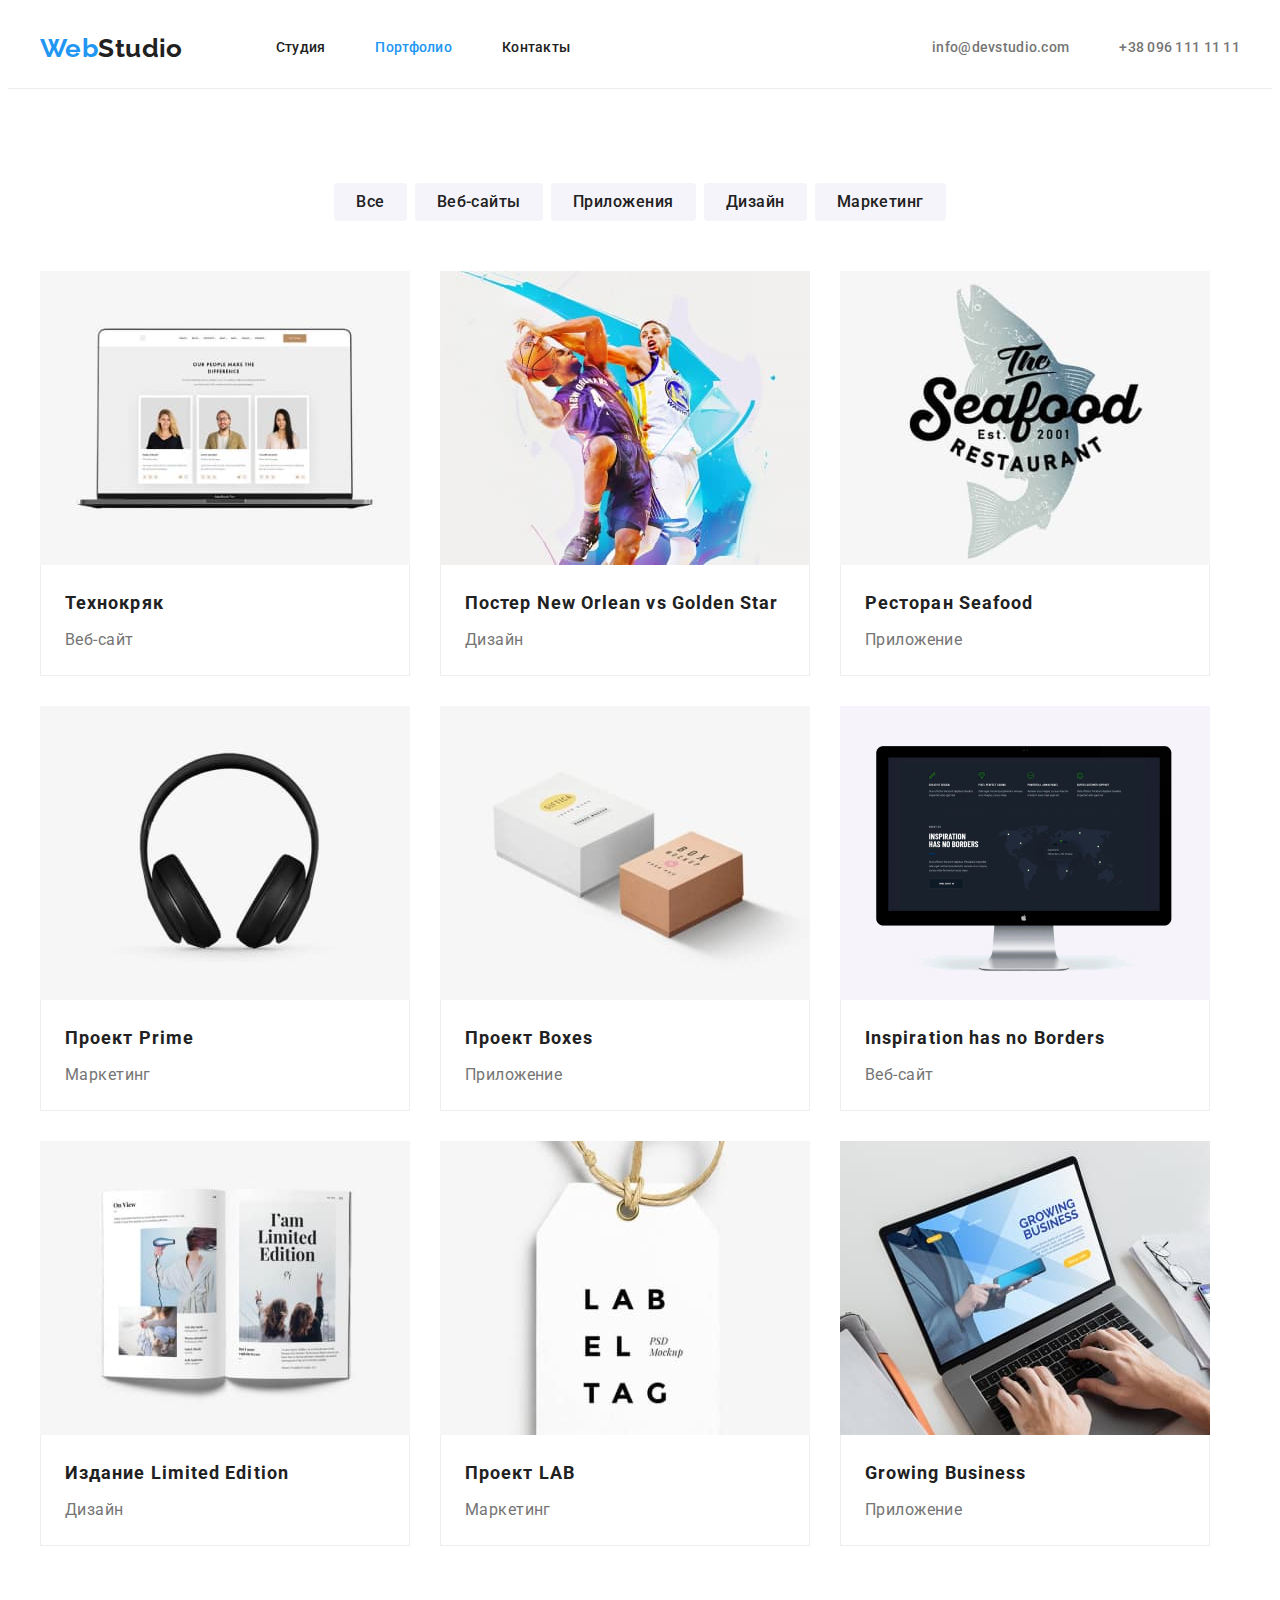
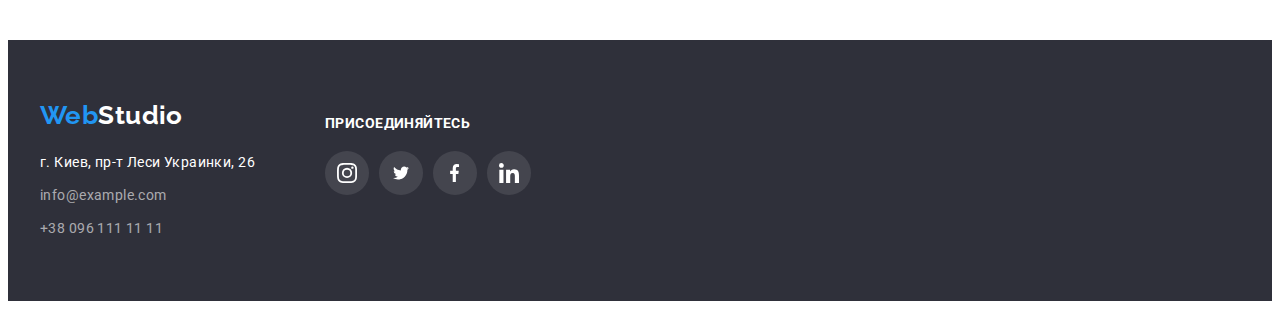
==== portfolio.html @ 3f84166f "hw#4 done" ====
<!DOCTYPE html>
<html lang="ru">
  <head>
    <meta charset="UTF-8" />
    <meta http-equiv="X-UA-Compatible" content="IE=edge" />
    <meta name="viewport" content="width=device-width, initial-scale=1.0" />
    <link
      href="https://fonts.googleapis.com/css2?family=Raleway:wght@700&family=Roboto:wght@400;500;700;900&display=swap"
      rel="stylesheet"
    />
    <link
      rel="stylesheet"
      href="https://cdnjs.cloudflare.com/ajax/libs/modern-normalize/1.1.0/modern-normalize.min.css"
      integrity="sha512-wpPYUAdjBVSE4KJnH1VR1HeZfpl1ub8YT/NKx4PuQ5NmX2tKuGu6U/JRp5y+Y8XG2tV+wKQpNHVUX03MfMFn9Q=="
      crossorigin="anonymous"
      referrerpolicy="no-referrer"
    />
    <link rel="stylesheet" href="./css/styles.css" />
    <title>Портфолио</title>
  </head>
  <body>
    <header class="header-page">
      <div class="container header-nav">
        <nav class="nav-page">
          <a class="logo link" href="./index.html"> <span class="accent">Web</span>Studio </a>
          <ul class="nav-item list">
            <li class="nav-inner">
              <a class="nav-link link" href="./index.html">Студия</a>
            </li>
            <li class="nav-inner">
              <a class="nav-link link current" href="./portfolio.html">Портфолио</a>
            </li>
            <li class="nav-inner">
              <a class="nav-link link" href="">Контакты</a>
            </li>
          </ul>
        </nav>
        <ul class="contacts list">
          <li class="contacts-item">
            <a class="contact-link link" href="mailto:info@devstudio.com">info@devstudio.com</a>
          </li>
          <li class="contacts-item">
            <a class="contact-link link" href="tel:+380961111111">+38 096 111 11 11</a>
          </li>
        </ul>
      </div>
    </header>

    <main>
      <section class="portfolio section">
        <div class="container">
          <h1 class="visually-hidden">Portfolio</h1>

          <ul class="filter-item list">
            <li class="filter-inner">
              <button class="button portfolio-btn" type="button">Все</button>
            </li>
            <li class="filter-inner">
              <button class="button portfolio-btn" type="button">Веб-сайты</button>
            </li>
            <li class="filter-inner">
              <button class="button portfolio-btn" type="button">Приложения</button>
            </li>
            <li class="filter-inner">
              <button class="button portfolio-btn" type="button">Дизайн</button>
            </li>
            <li class="filter-inner">
              <button class="button portfolio-btn" type="button">Маркетинг</button>
            </li>
          </ul>

          <ul class="project-item list">
            <li class="project-inner">
              <a class="link" href="" target="_blank">
                <img
                  class="project-img"
                  src="./images/portfilio/1.jpg"
                  width="370"
                  alt="Технокряк"
                />
                <div class="project-box">
                  <h2 class="project-name">Технокряк</h2>
                  <p class="project-text">Веб-сайт</p>
                </div>
              </a>
            </li>
            <li class="project-inner">
              <a class="link" href="" target="_blank">
                <img class="project-img" src="./images/portfilio/2.jpg" width="370" alt="Постер" />
                <div class="project-box">
                  <h2 class="project-name">Постер New Orlean vs Golden Star</h2>
                  <p class="project-text">Дизайн</p>
                </div>
              </a>
            </li>
            <li class="project-inner">
              <a class="link" href="" target="_blank">
                <img
                  class="project-img"
                  src="./images/portfilio/3.jpg"
                  width="370"
                  alt="Ресторан"
                />
                <div class="project-box">
                  <h2 class="project-name">Ресторан Seafood</h2>
                  <p class="project-text">Приложение</p>
                </div>
              </a>
            </li>
            <li class="project-inner">
              <a class="link" href="" target="_blank">
                <img
                  class="project-img"
                  src="./images/portfilio/4.jpg"
                  width="370"
                  alt="Проект Prime "
                />
                <div class="project-box">
                  <h2 class="project-name">Проект Prime</h2>
                  <p class="project-text">Маркетинг</p>
                </div>
              </a>
            </li>
            <li class="project-inner">
              <a class="link" href="" target="_blank">
                <img
                  class="project-img"
                  src="./images/portfilio/5.jpg"
                  width="370"
                  alt="Проект Boxes"
                />
                <div class="project-box">
                  <h2 class="project-name">Проект Boxes</h2>
                  <p class="project-text">Приложение</p>
                </div>
              </a>
            </li>
            <li class="project-inner">
              <a class="link" href="" target="_blank">
                <img
                  class="project-img"
                  src="./images/portfilio/6.jpg"
                  width="370"
                  alt="Inspiration has no Borders"
                />
                <div class="project-box">
                  <h2 class="project-name">Inspiration has no Borders</h2>
                  <p class="project-text">Веб-сайт</p>
                </div>
              </a>
            </li>
            <li class="project-inner">
              <a class="link" href="" target="_blank">
                <img class="project-img" src="./images/portfilio/7.jpg" width="370" alt="Издание" />
                <div class="project-box">
                  <h2 class="project-name">Издание Limited Edition</h2>
                  <p class="project-text">Дизайн</p>
                </div>
              </a>
            </li>
            <li class="project-inner">
              <a class="link" href="" target="_blank">
                <img
                  class="project-img"
                  src="./images/portfilio/8.jpg"
                  width="370"
                  alt="Проект LAB"
                />
                <div class="project-box">
                  <h2 class="project-name">Проект LAB</h2>
                  <p class="project-text">Маркетинг</p>
                </div>
              </a>
            </li>
            <li class="project-inner">
              <a class="link" href="" target="_blank">
                <img
                  class="project-img"
                  src="./images/portfilio/9.jpg"
                  width="370"
                  alt="Growing Business"
                />
                <div class="project-box">
                  <h2 class="project-name">Growing Business</h2>
                  <p class="project-text">Приложение</p>
                </div>
              </a>
            </li>
          </ul>
        </div>
      </section>
    </main>

    <footer class="footer-page">
      <div class="container footer-item">
        <h2 class="visually-hidden">Contacts</h2>
        <div class="footer-address">
          <a class="logo logo-footer link" href="/"> <span class="accent">Web</span>Studio </a>
          <address class="address-page">
            <ul class="address-item list">
              <li class="address-inner">
                <a
                  class="address-building link"
                  href="https://goo.gl/maps/JCj7jRZ64n47ZgnA9"
                  target="_blank"
                  rel="nofollow noopener noreferrer"
                  >г. Киев, пр-т Леси Украинки, 26</a
                >
              </li>
              <li class="address-inner">
                <a class="address-mail link" href="mailto:info@example.com">info@example.com</a>
              </li>
              <li class="address-inner">
                <a class="address-tel link" href="tel:+380961111111">+38 096 111 11 11</a>
              </li>
            </ul>
          </address>
        </div>
        <div class="footer-social">
          <h3 class="footer-subtitle">Присоединяйтесь</h3>
          <ul class="footer-social-list list">
            <li class="footer-social-item">
              <a class="footer-social-link link" aria-label="instagram" href="">
                <svg class="footer-social-icon" width="20" height="20">
                  <use href="./images/sprite.svg#icon-instagram"></use>
                </svg>
                <span class="visually-hidden">instagram</span>
              </a>
            </li>
            <li class="footer-social-item">
              <a class="footer-social-link link" aria-label="twitter" href="">
                <svg class="footer-social-icon" width="20" height="16">
                  <use href="./images/sprite.svg#icon-twitter"></use>
                </svg>
                <span class="visually-hidden">twitter</span>
              </a>
            </li>
            <li class="footer-social-item">
              <a class="footer-social-link link" aria-label="facebook" href="">
                <svg class="footer-social-icon" width="10" height="20">
                  <use href="./images/sprite.svg#icon-facebook"></use>
                </svg>
                <span class="visually-hidden">facebook</span>
              </a>
            </li>
            <li class="footer-social-item">
              <a class="footer-social-link link" aria-label="linkedin" href="">
                <svg class="footer-social-icon" width="20" height="20">
                  <use href="./images/sprite.svg#icon-linkedin"></use>
                </svg>
                <span class="visually-hidden">linkedin</span>
              </a>
            </li>
          </ul>
        </div>
      </div>
    </footer>
  </body>
</html>
---- css/styles.css ----
/* font-family: 'Raleway',
 sans-serif;

 */
 :root {
     --primary-text-color: #212121;
     --second-text-color: #ffffff;
     --third-text-color: #757575;
     --accent-color: #2196f3;
     --primary-bgr-color: #ffffff;
     --secondary-bgr-color: #2f303a;
     --third-bgr-color: #f5f4fa;
     --button-hover-color: #188ce8;
     --footer-text-color: rgba(255, 255, 255, 0.6);
     --box-shadow-color: rgba(0, 0, 0, 0.15);
     --header-border-color: #ececec;
     --primary-icon-fill: #AFB1B8;
     --secondary-icon-fill: #ffffff;
     --footer-icon-bg: rgba(255, 255, 255, 0.1);
 }
body {
  font-family: 'Roboto', sans-serif;
  color: var(--primary-text-color);
  letter-spacing: 0.03em;
  background-color: var(--primary-bgr-color);
  font-size: 14px;
}

/* Utilities */
ul,
h1,
h2,
h3,
p {
  margin: 0;
}

img {
  display: block;
  width: 100%;
  height: auto;
}

address {
  font-style: normal;
}
.section {
  padding-top: 94px;
  padding-bottom: 94px;
}

.link {
  text-decoration: none;
  color: inherit;

}
.list {
  list-style: none;
  padding-left: 0;
  margin: 0;
}

.visually-hidden {
  position: absolute;
  width: 1px;
  height: 1px;
  margin: -1px;
  border: 0;
  padding: 0;

  white-space: nowrap;
  clip-path: inset(100%);
  clip: rect(0 0 0 0);
  overflow: hidden;
}
.current {
  color: var(--accent-color);
}
.title-h2 {
    font-weight: 700;
    font-size: 36px;
    line-height: 1.36;
    text-align: center;
    margin-bottom: 50px;
    
}

/* Container */

.container {
  max-width: 1200px;
  padding: 0 15px;
  margin: 0 auto;
  /* outline: 2px solid tomato; */
}

/* Header */
.header-page {
  border-bottom: 1px solid var(--header-border-color);
 
}
.header-nav {
  display: flex;
  align-items: center;
}

.logo {
  align-items: center;
  display: flex;

  font-family: 'Raleway';
  font-weight: 700;
  font-size: 26px;
  line-height: 1.19;
  color: inherit;
}

.logo .accent,
.nav-link .accent {
  color: var(--accent-color);
}
.nav-page {
  display: flex;
}
.nav-item {
  display: flex;
  margin-left: 93px;
}

/* .nav-inner:not(:last-child){
    margin-right: 50px;
} */

.nav-inner + .nav-inner {
  margin-left: 50px;
}

.nav-link {
  display: block;
  padding: 32px 0;
}

.nav-page .nav-link,
.contact-link {
  font-weight: 500;
  font-size: 14px;
  line-height: 1.14;
  letter-spacing: 0.02em;
}
.contacts {
  display: flex;
  margin-left: auto;
  color: inherit;
}

.contact-link {
    display: flex;
    align-items: center;
    color: var(--third-text-color);
    padding: 32px 0;
    fill: var(--third-text-color);
}
.contact-link>svg{
    margin-right: 10px;
}



.contacts-item+.contacts-item {
    margin-left: 50px;
}

.nav-link:hover,
.contact-link:hover,
.nav-link:focus,
.contact-link:focus {
  color: var(--accent-color);
  fill: var(--accent-color) ;
}



/* Main */

/* Hero */
.overlay {
    max-width: 1600px;
    height: 600px;
    margin: 0 auto;
    background-image:
    linear-gradient(to right,
    rgba(47, 48, 58, 0.4),
    rgba(47, 48, 58, 0.4)), 
    url(../images/Img.jpg);
    background-repeat: no-repeat;
    background-size: cover;
    background-position: center;
}

.hero {
  background-color: var(--secondary-bgr-color);
  text-align: center;
  padding: 200px 0;

  
}

.hero-title {
  font-weight: 900;
  font-size: 44px;
  line-height: 1.36;
  width: 696px;
  margin: 0 auto 30px auto;
  letter-spacing: 0.06em;
  text-transform: uppercase;

  color: var(--second-text-color);
}
/* Button */

.button {
  border-radius: 4px;
  border: none;
  font-size: 16px;

  font-family: inherit;
  cursor: pointer;
  text-align: center;
}

.hero-btn {
  color: var(--second-text-color);
  background: var(--accent-color);

  font-weight: 700;
  letter-spacing: 0.06em;
  line-height: 1.88;
  box-shadow: 0px 4px 4px var(--box-shadow-color);
  padding: 10px 32px;
  min-width: 200px;
}

.portfolio-btn {
  color: var(--primary-text-color);
  background: var(--third-bgr-color);

  font-weight: 500;
  line-height: 1.62;
  letter-spacing: 0.03em;
  padding: 6px 22px;
}

.portfolio-btn:hover,
.portfolio-btn:focus {
  background-color: var(--accent-color);
  color: var(--second-text-color);
}

.hero-btn:hover,
.hero-btn:focus {
  background-color: var(--button-hover-color);
}

/* Features */

.features-item {
  display: flex;
}
.features-inner {
    width: calc((100%-30 * 3) / 4);
    margin-right: 30px;
}

.features-inner:nth-child(4n) {
    margin-right: 0;
}

/* .features-inner:last-child{
        margin-right: 0;
   } */
.feature-box {
    display: flex;
    width: 270px;
    height: 120px;
    background-color: var(--third-bgr-color);
    border-radius: 4px;
    margin-bottom: 30px;
}

.feature-icon {
    margin: auto;
    display: block;

}

.feature-name {
    font-weight: 700;
    font-size: 14px;
    line-height: 1.14;
    text-transform: uppercase;
    margin-bottom: 10px;
}

.feature-text {
    font-size: 14px;
    line-height: 1.71;
    color: var(--third-text-color);
}
/* Work */
.work {
  padding-top: 0;
}

.work-item {
  display: flex;
}
.work-inner {
  width: calc((100%-30 * 2) / 3);
  margin-right: 30px;
}
/* .work-inner {
       width: 33.3333%;
       margin-right: 30px;
   } */
/* .work-inner:nth-child(3n) {
       margin-right: 0;
   } */
.work-inner:last-child {
  margin-right: 0;
}

/* Team */

.team {
  background-color: var(--third-bgr-color);
  text-align: center;
}

.team-item {
  display: flex;
}
.team-inner {
  width: 270px;
  margin-right: 30px;
  background-color: var(--primary-bgr-color);

  box-shadow: 0px 1px 3px rgba(0, 0, 0, 0.12), 0px 1px 1px rgba(0, 0, 0, 0.14),
    0px 2px 1px rgba(0, 0, 0, 0.2);
  border-radius: 0px 0px 4px 4px;
}

.team-inner:nth-child(4n) {
  margin-right: 0;
}
.team-info {
  padding: 30px 0;
}

.team-name {
  font-weight: 500;
  font-size: 16px;
  line-height: 1.19;
  margin-bottom: 10px;
}

.team-position {
  font-size: 16px;
  line-height: 1.19;
  color: var(--third-text-color);
  margin-bottom: 16px;
}

/* Team Social */

.team-social{
    display: flex;
    padding:0 32px;
    
}
.social-item+.social-item {
    margin-left: 10px;
}

.social-link {
    display: flex;
    width: 44px;
    height: 44px;
    border-radius: 50px;
    fill: var(--primary-icon-fill);
}

.social-icon {
    margin: auto;

}

.social-link:hover,
.social-link:focus {
    background-color: var(--accent-color);
    fill: var(--secondary-icon-fill);
}


/* Clients */

.client-list {
    display: flex;
}

.client-item {
    display: flex;
}

.client-item+.client-item {
    margin-left: 30px;
}

.client-link {
    display: flex;
    width: 170px;
    height: 92px;
    border: 1px solid #AFB1B8;
    border-radius: 4px;
    fill: var(--primary-icon-fill);
}

.client-icon {
    margin: auto;
}

.client-link:hover,
.client-link:focus {
    border-color: var(--accent-color);
    fill: var(--accent-color);
}
/* portfolio */

/* Filters
   ========================== */

.filter-item {
  display: flex;
  justify-content: center;
  margin-bottom: 50px;
}

.filter-inner {
  margin-right: 8px;
}
.filter-inner:last-child {
  margin-right: 0;
}

/* Projects */
.project-item {
  display: flex;
  flex-wrap: wrap;

  margin: -15px;
}

.project-inner {
  width: 370px;
  margin: 15px;

  /* margin-right: 30px;
        margin-bottom: 30px; */
}

/* .project-inner:nth-child(3n){
        margin-right: 0;
    }
    .project-inner:nth-last-child(-n + 3) {
        margin-bottom: 0;
    } */

.project-inner .link {
  color: var(--primary-text-color);
}
.project-box {
  border: 1px solid #eeeeee;
  border-top: none;
  padding: 20px 24px;
}

.project-name {
  font-weight: 700;
  font-size: 18px;
  line-height: 2;
  letter-spacing: 0.06em;
  margin-bottom: 4px;
}
.project-text {
  font-size: 16px;
  line-height: 1.88;
  color: var(--third-text-color);
}

/* Footer */
.footer-page {
   
  background-color: var(--secondary-bgr-color);
  padding: 60px 0;
}
.footer-item{
    display: flex;
}
.footer-address{
    margin-right: 70px;
}

.logo-footer {
  color: var(--second-text-color);
  margin-bottom: 20px;
}

.address-building,
.address-mail,
.address-tel {
  line-height: 1.71;
  color: var(--footer-text-color);
  margin-bottom: 9px;
  display: block;
}
.address-tel {
  margin-bottom: 0;
}
.address-building {
  color: var(--second-text-color);
}
.address-inner a:hover,
.address-inner a:focus {
  color: var(--accent-color);
}

.footer-social{
    padding-top: 15px;
}

.footer-subtitle {
    font-weight: 700;
    font-size: 14px;
    line-height: 1, 14;
    text-transform: uppercase;
    color: var(--second-text-color);
    margin-bottom: 20px;
}
.footer-social-list{
    display: flex;
}
.footer-social-item+.footer-social-item{
    margin-left: 10px;
}
.footer-social-link {
    display: flex;
    width: 44px;
    height: 44px;
    background-color: var(--footer-icon-bg);
    border-radius: 50%;
    fill: var(--secondary-icon-fill);
}
.footer-social-icon{
    margin: auto;
}
.footer-social-link:hover,
.footer-social-link:focus{
    background-color: var(--accent-color);
}
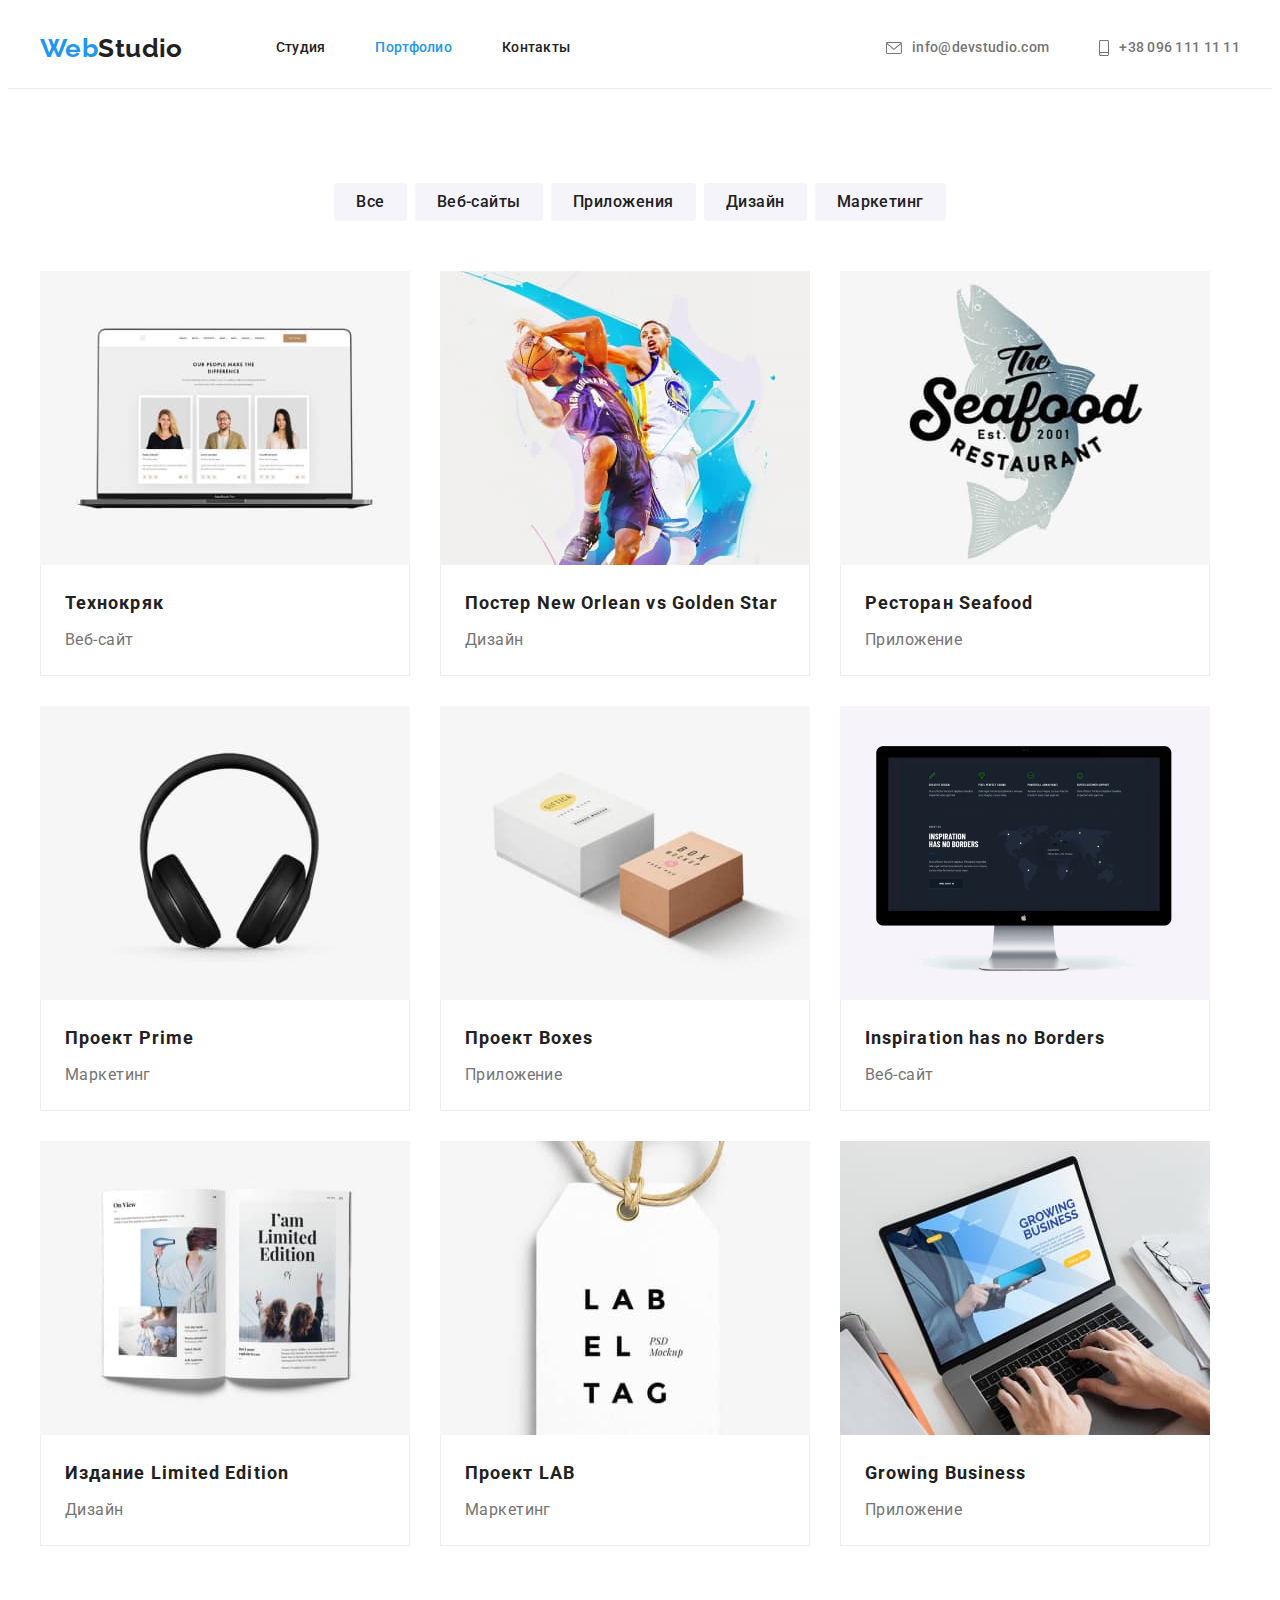
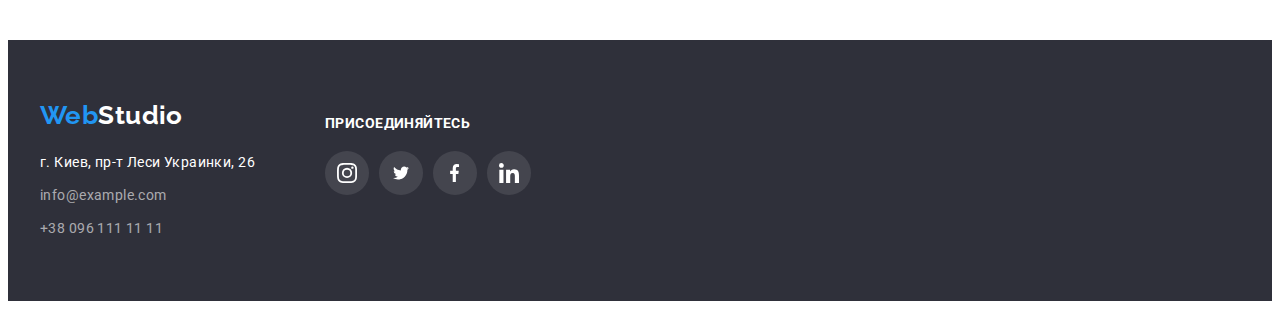
==== commit f1097f41: "add shadow" ====
--- a/portfolio.html
+++ b/portfolio.html
@@ -25,10 +25,10 @@
           <a class="logo link" href="./index.html"> <span class="accent">Web</span>Studio </a>
           <ul class="nav-item list">
             <li class="nav-inner">
-              <a class="nav-link link" href="./index.html">Студия</a>
+              <a class="nav-link link" href="./index.html"> Студия</a>
             </li>
             <li class="nav-inner">
-              <a class="nav-link link current" href="./portfolio.html">Портфолио</a>
+              <a class="nav-link link current" href="./portfolio.html"> Портфолио</a>
             </li>
             <li class="nav-inner">
               <a class="nav-link link" href="">Контакты</a>
@@ -37,10 +37,20 @@
         </nav>
         <ul class="contacts list">
           <li class="contacts-item">
-            <a class="contact-link link" href="mailto:info@devstudio.com">info@devstudio.com</a>
+            <a class="contact-link link" href="mailto:info@devstudio.com">
+              <svg width="16" height="12">
+                <use href="./images/icons.svg#icon-mail"></use>
+              </svg>
+              info@devstudio.com</a
+            >
           </li>
           <li class="contacts-item">
-            <a class="contact-link link" href="tel:+380961111111">+38 096 111 11 11</a>
+            <a class="contact-link link" href="tel:+380961111111">
+              <svg width="10" height="16">
+                <use href="./images/icons.svg#icon-smartphone"></use>
+              </svg>
+              +38 096 111 11 11</a
+            >
           </li>
         </ul>
       </div>
@@ -222,7 +232,7 @@
             <li class="footer-social-item">
               <a class="footer-social-link link" aria-label="instagram" href="">
                 <svg class="footer-social-icon" width="20" height="20">
-                  <use href="./images/sprite.svg#icon-instagram"></use>
+                  <use href="./images/icons.svg#icon-instagram"></use>
                 </svg>
                 <span class="visually-hidden">instagram</span>
               </a>
@@ -230,7 +240,7 @@
             <li class="footer-social-item">
               <a class="footer-social-link link" aria-label="twitter" href="">
                 <svg class="footer-social-icon" width="20" height="16">
-                  <use href="./images/sprite.svg#icon-twitter"></use>
+                  <use href="./images/icons.svg#icon-twitter"></use>
                 </svg>
                 <span class="visually-hidden">twitter</span>
               </a>
@@ -238,7 +248,7 @@
             <li class="footer-social-item">
               <a class="footer-social-link link" aria-label="facebook" href="">
                 <svg class="footer-social-icon" width="10" height="20">
-                  <use href="./images/sprite.svg#icon-facebook"></use>
+                  <use href="./images/icons.svg#icon-facebook"></use>
                 </svg>
                 <span class="visually-hidden">facebook</span>
               </a>
@@ -246,7 +256,7 @@
             <li class="footer-social-item">
               <a class="footer-social-link link" aria-label="linkedin" href="">
                 <svg class="footer-social-icon" width="20" height="20">
-                  <use href="./images/sprite.svg#icon-linkedin"></use>
+                  <use href="./images/icons.svg#icon-linkedin"></use>
                 </svg>
                 <span class="visually-hidden">linkedin</span>
               </a>
--- a/css/styles.css
+++ b/css/styles.css
@@ -254,6 +254,9 @@
 .portfolio-btn:focus {
   background-color: var(--accent-color);
   color: var(--second-text-color);
+  box-shadow: 0px 3px 1px rgba(0, 0, 0, 0.1),
+   0px 1px 2px rgba(0, 0, 0, 0.08),
+    0px 2px 2px rgba(0, 0, 0, 0.12);
 }
 
 .hero-btn:hover,
@@ -344,7 +347,8 @@
   margin-right: 30px;
   background-color: var(--primary-bgr-color);
 
-  box-shadow: 0px 1px 3px rgba(0, 0, 0, 0.12), 0px 1px 1px rgba(0, 0, 0, 0.14),
+  box-shadow: 0px 1px 3px rgba(0, 0, 0, 0.12),
+   0px 1px 1px rgba(0, 0, 0, 0.14),
     0px 2px 1px rgba(0, 0, 0, 0.2);
   border-radius: 0px 0px 4px 4px;
 }
@@ -496,6 +500,13 @@
   color: var(--third-text-color);
 }
 
+
+.project-inner:hover,
+.project-inner:focus {
+  box-shadow: 0px 1px 1px rgba(0, 0, 0, 0.12),
+   0px 4px 4px rgba(0, 0, 0, 0.06),
+    1px 4px 6px rgba(0, 0, 0, 0.16);
+}
 /* Footer */
 .footer-page {
    
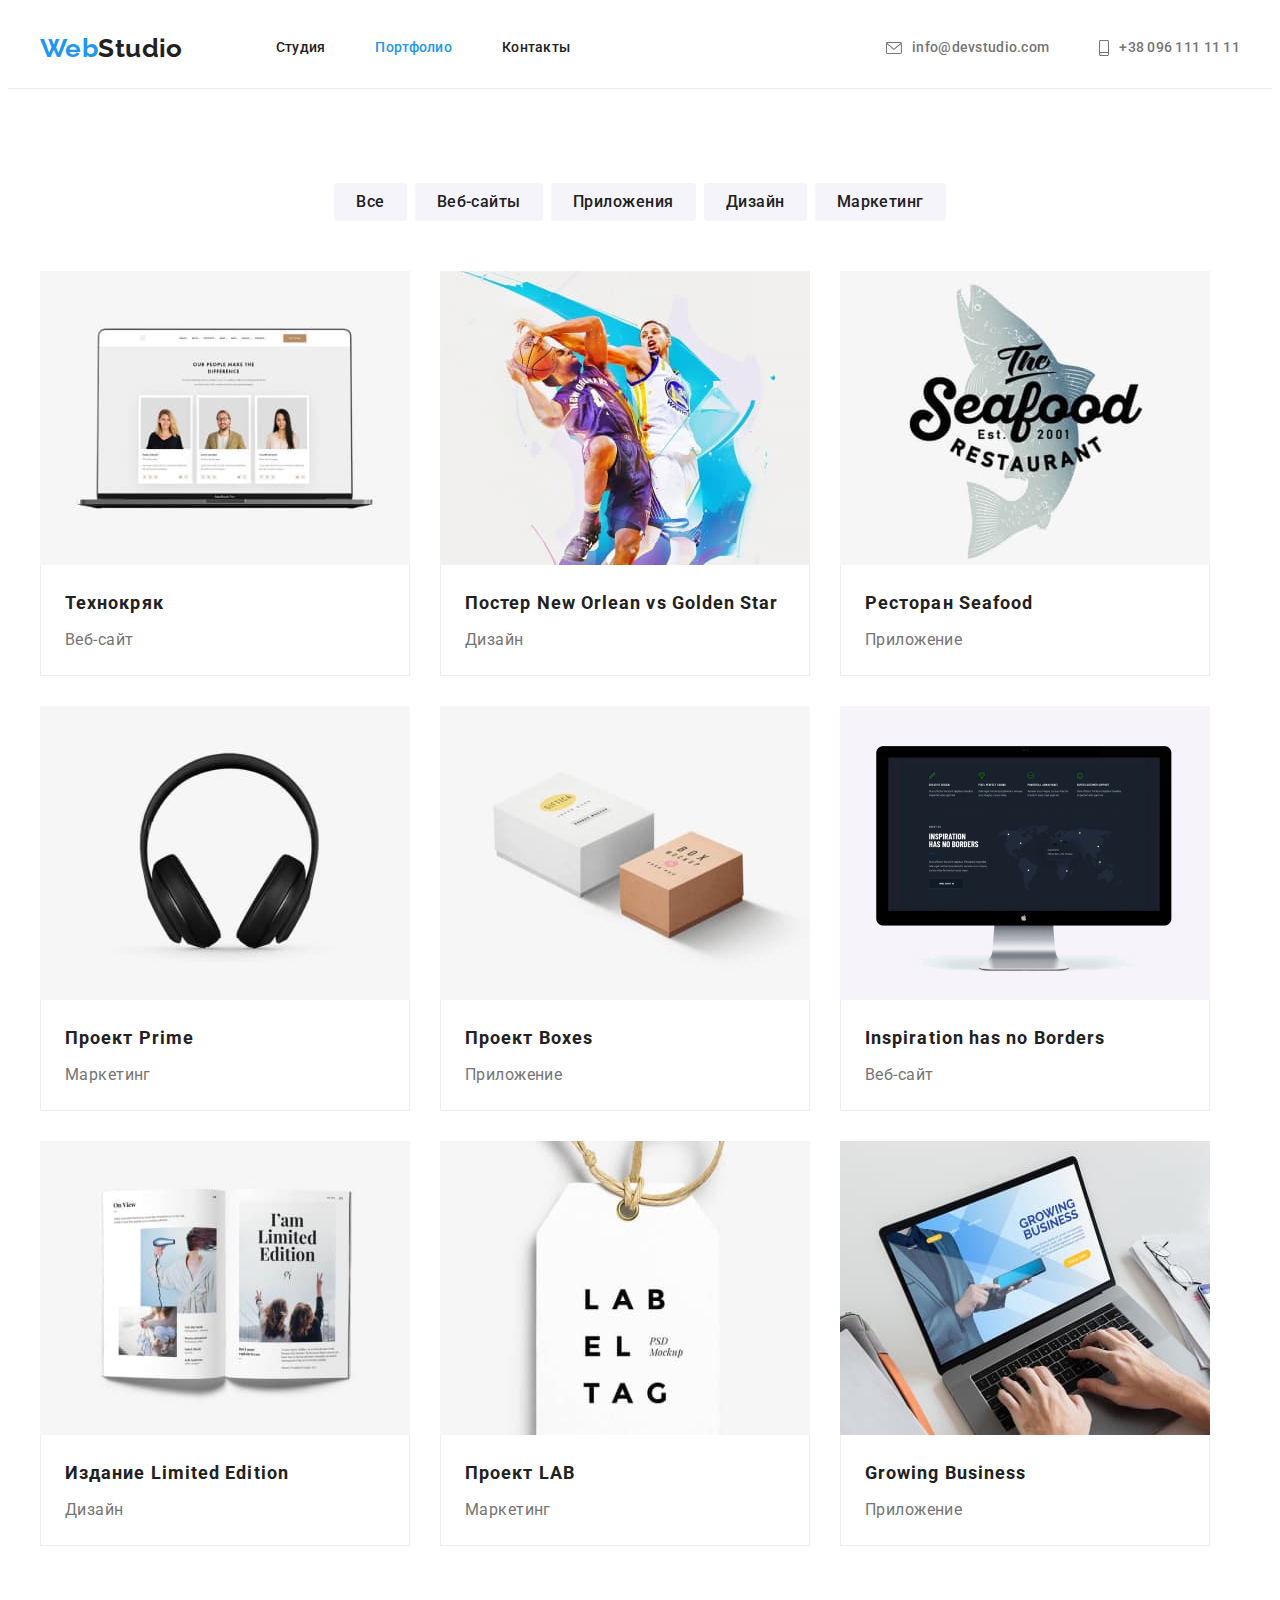
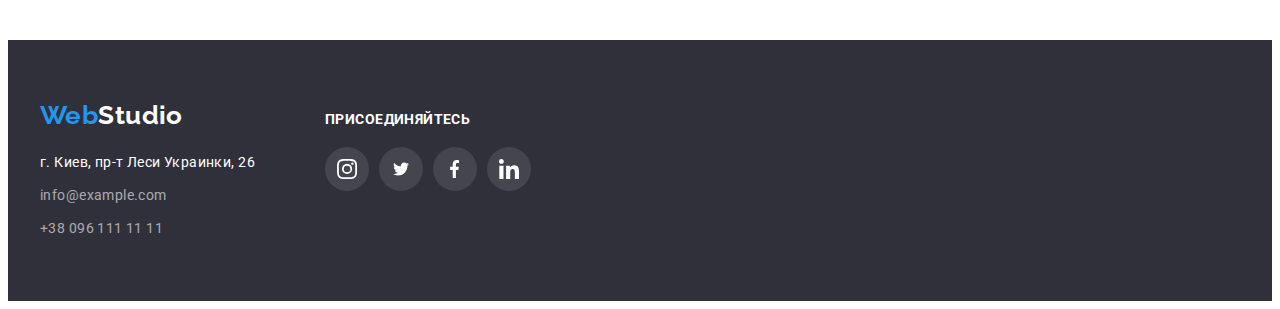
==== commit ddb7a23a: "исправил ошибки" ====
--- a/portfolio.html
+++ b/portfolio.html
@@ -81,7 +81,7 @@
 
           <ul class="project-item list">
             <li class="project-inner">
-              <a class="link" href="" target="_blank">
+              <a class="project-link link" href="" target="_blank">
                 <img
                   class="project-img"
                   src="./images/portfilio/1.jpg"
@@ -95,7 +95,7 @@
               </a>
             </li>
             <li class="project-inner">
-              <a class="link" href="" target="_blank">
+              <a class="project-link link" href="" target="_blank">
                 <img class="project-img" src="./images/portfilio/2.jpg" width="370" alt="Постер" />
                 <div class="project-box">
                   <h2 class="project-name">Постер New Orlean vs Golden Star</h2>
@@ -104,7 +104,7 @@
               </a>
             </li>
             <li class="project-inner">
-              <a class="link" href="" target="_blank">
+              <a class="project-link link" href="" target="_blank">
                 <img
                   class="project-img"
                   src="./images/portfilio/3.jpg"
@@ -118,7 +118,7 @@
               </a>
             </li>
             <li class="project-inner">
-              <a class="link" href="" target="_blank">
+              <a class="project-link link" href="" target="_blank">
                 <img
                   class="project-img"
                   src="./images/portfilio/4.jpg"
@@ -132,7 +132,7 @@
               </a>
             </li>
             <li class="project-inner">
-              <a class="link" href="" target="_blank">
+              <a class="project-link link" href="" target="_blank">
                 <img
                   class="project-img"
                   src="./images/portfilio/5.jpg"
@@ -146,7 +146,7 @@
               </a>
             </li>
             <li class="project-inner">
-              <a class="link" href="" target="_blank">
+              <a class="project-link link" href="" target="_blank">
                 <img
                   class="project-img"
                   src="./images/portfilio/6.jpg"
@@ -160,7 +160,7 @@
               </a>
             </li>
             <li class="project-inner">
-              <a class="link" href="" target="_blank">
+              <a class="project-link link" href="" target="_blank">
                 <img class="project-img" src="./images/portfilio/7.jpg" width="370" alt="Издание" />
                 <div class="project-box">
                   <h2 class="project-name">Издание Limited Edition</h2>
@@ -169,7 +169,7 @@
               </a>
             </li>
             <li class="project-inner">
-              <a class="link" href="" target="_blank">
+              <a class="project-link link" href="" target="_blank">
                 <img
                   class="project-img"
                   src="./images/portfilio/8.jpg"
@@ -183,7 +183,7 @@
               </a>
             </li>
             <li class="project-inner">
-              <a class="link" href="" target="_blank">
+              <a class="project-link link" href="" target="_blank">
                 <img
                   class="project-img"
                   src="./images/portfilio/9.jpg"
--- a/css/styles.css
+++ b/css/styles.css
@@ -2,22 +2,22 @@
  sans-serif;
 
  */
- :root {
-     --primary-text-color: #212121;
-     --second-text-color: #ffffff;
-     --third-text-color: #757575;
-     --accent-color: #2196f3;
-     --primary-bgr-color: #ffffff;
-     --secondary-bgr-color: #2f303a;
-     --third-bgr-color: #f5f4fa;
-     --button-hover-color: #188ce8;
-     --footer-text-color: rgba(255, 255, 255, 0.6);
-     --box-shadow-color: rgba(0, 0, 0, 0.15);
-     --header-border-color: #ececec;
-     --primary-icon-fill: #AFB1B8;
-     --secondary-icon-fill: #ffffff;
-     --footer-icon-bg: rgba(255, 255, 255, 0.1);
- }
+:root {
+  --primary-text-color: #212121;
+  --second-text-color: #ffffff;
+  --third-text-color: #757575;
+  --accent-color: #2196f3;
+  --primary-bgr-color: #ffffff;
+  --secondary-bgr-color: #2f303a;
+  --third-bgr-color: #f5f4fa;
+  --button-hover-color: #188ce8;
+  --footer-text-color: rgba(255, 255, 255, 0.6);
+  --box-shadow-color: rgba(0, 0, 0, 0.15);
+  --header-border-color: #ececec;
+  --primary-icon-fill: #afb1b8;
+  --secondary-icon-fill: #ffffff;
+  --footer-icon-bg: rgba(255, 255, 255, 0.1);
+}
 body {
   font-family: 'Roboto', sans-serif;
   color: var(--primary-text-color);
@@ -52,7 +52,6 @@
 .link {
   text-decoration: none;
   color: inherit;
-
 }
 .list {
   list-style: none;
@@ -77,12 +76,11 @@
   color: var(--accent-color);
 }
 .title-h2 {
-    font-weight: 700;
-    font-size: 36px;
-    line-height: 1.36;
-    text-align: center;
-    margin-bottom: 50px;
-    
+  font-weight: 700;
+  font-size: 36px;
+  line-height: 1.36;
+  text-align: center;
+  margin-bottom: 50px;
 }
 
 /* Container */
@@ -97,7 +95,6 @@
 /* Header */
 .header-page {
   border-bottom: 1px solid var(--header-border-color);
- 
 }
 .header-nav {
   display: flex;
@@ -154,20 +151,18 @@
 }
 
 .contact-link {
-    display: flex;
-    align-items: center;
-    color: var(--third-text-color);
-    padding: 32px 0;
-    fill: var(--third-text-color);
-}
-.contact-link>svg{
-    margin-right: 10px;
-}
-
-
-
-.contacts-item+.contacts-item {
-    margin-left: 50px;
+  display: flex;
+  align-items: center;
+  color: var(--third-text-color);
+  padding: 32px 0;
+}
+.contact-link > svg {
+  margin-right: 10px;
+  fill: currentColor;
+}
+
+.contacts-item + .contacts-item {
+  margin-left: 50px;
 }
 
 .nav-link:hover,
@@ -175,34 +170,26 @@
 .nav-link:focus,
 .contact-link:focus {
   color: var(--accent-color);
-  fill: var(--accent-color) ;
-}
-
-
+}
 
 /* Main */
 
 /* Hero */
 .overlay {
-    max-width: 1600px;
-    height: 600px;
-    margin: 0 auto;
-    background-image:
-    linear-gradient(to right,
-    rgba(47, 48, 58, 0.4),
-    rgba(47, 48, 58, 0.4)), 
+  max-width: 1600px;
+  height: 600px;
+  margin: 0 auto;
+  background-image: linear-gradient(to right, rgba(47, 48, 58, 0.4), rgba(47, 48, 58, 0.4)),
     url(../images/Img.jpg);
-    background-repeat: no-repeat;
-    background-size: cover;
-    background-position: center;
+  background-repeat: no-repeat;
+  background-size: cover;
+  background-position: center;
 }
 
 .hero {
   background-color: var(--secondary-bgr-color);
   text-align: center;
   padding: 200px 0;
-
-  
 }
 
 .hero-title {
@@ -254,8 +241,7 @@
 .portfolio-btn:focus {
   background-color: var(--accent-color);
   color: var(--second-text-color);
-  box-shadow: 0px 3px 1px rgba(0, 0, 0, 0.1),
-   0px 1px 2px rgba(0, 0, 0, 0.08),
+  box-shadow: 0px 3px 1px rgba(0, 0, 0, 0.1), 0px 1px 2px rgba(0, 0, 0, 0.08),
     0px 2px 2px rgba(0, 0, 0, 0.12);
 }
 
@@ -270,44 +256,40 @@
   display: flex;
 }
 .features-inner {
-    width: calc((100%-30 * 3) / 4);
-    margin-right: 30px;
+  width: calc((100%-30 * 3) / 4);
+  margin-right: 30px;
 }
 
 .features-inner:nth-child(4n) {
-    margin-right: 0;
+  margin-right: 0;
 }
 
 /* .features-inner:last-child{
         margin-right: 0;
    } */
 .feature-box {
-    display: flex;
-    width: 270px;
-    height: 120px;
-    background-color: var(--third-bgr-color);
-    border-radius: 4px;
-    margin-bottom: 30px;
-}
-
-.feature-icon {
-    margin: auto;
-    display: block;
-
+  display: flex;
+  justify-content: center;
+  align-items: center;
+  width: 270px;
+  height: 120px;
+  background-color: var(--third-bgr-color);
+  border-radius: 4px;
+  margin-bottom: 30px;
 }
 
 .feature-name {
-    font-weight: 700;
-    font-size: 14px;
-    line-height: 1.14;
-    text-transform: uppercase;
-    margin-bottom: 10px;
+  font-weight: 700;
+  font-size: 14px;
+  line-height: 1.14;
+  text-transform: uppercase;
+  margin-bottom: 10px;
 }
 
 .feature-text {
-    font-size: 14px;
-    line-height: 1.71;
-    color: var(--third-text-color);
+  font-size: 14px;
+  line-height: 1.71;
+  color: var(--third-text-color);
 }
 /* Work */
 .work {
@@ -347,8 +329,7 @@
   margin-right: 30px;
   background-color: var(--primary-bgr-color);
 
-  box-shadow: 0px 1px 3px rgba(0, 0, 0, 0.12),
-   0px 1px 1px rgba(0, 0, 0, 0.14),
+  box-shadow: 0px 1px 3px rgba(0, 0, 0, 0.12), 0px 1px 1px rgba(0, 0, 0, 0.14),
     0px 2px 1px rgba(0, 0, 0, 0.2);
   border-radius: 0px 0px 4px 4px;
 }
@@ -376,66 +357,64 @@
 
 /* Team Social */
 
-.team-social{
-    display: flex;
-    padding:0 32px;
-    
-}
-.social-item+.social-item {
-    margin-left: 10px;
+.team-social {
+  display: flex;
+  justify-content: center;
 }
 
 .social-link {
-    display: flex;
-    width: 44px;
-    height: 44px;
-    border-radius: 50px;
-    fill: var(--primary-icon-fill);
+  display: flex;
+  justify-content: center;
+  align-items: center;
+  width: 44px;
+  height: 44px;
+  border-radius: 50px;
+  color: var(--primary-icon-fill);
 }
 
 .social-icon {
-    margin: auto;
-
+  fill: currentColor;
 }
 
 .social-link:hover,
 .social-link:focus {
-    background-color: var(--accent-color);
-    fill: var(--secondary-icon-fill);
-}
-
+  background-color: var(--accent-color);
+  color: var(--secondary-icon-fill);
+}
 
 /* Clients */
 
 .client-list {
-    display: flex;
+  display: flex;
 }
 
 .client-item {
-    display: flex;
-}
-
-.client-item+.client-item {
-    margin-left: 30px;
+  display: flex;
+}
+
+.client-item + .client-item {
+  margin-left: 30px;
 }
 
 .client-link {
-    display: flex;
-    width: 170px;
-    height: 92px;
-    border: 1px solid #AFB1B8;
-    border-radius: 4px;
-    fill: var(--primary-icon-fill);
+  display: flex;
+  justify-content: center;
+  align-items: center;
+  width: 170px;
+  height: 92px;
+  border: 1px solid #afb1b8;
+  border-radius: 4px;
+  color: var(--primary-icon-fill);
 }
 
 .client-icon {
-    margin: auto;
+  fill: currentColor;
 }
 
 .client-link:hover,
 .client-link:focus {
-    border-color: var(--accent-color);
-    fill: var(--accent-color);
+  border-color: var(--accent-color);
+  color: var(--accent-color);
 }
 /* portfolio */
 
@@ -478,9 +457,6 @@
         margin-bottom: 0;
     } */
 
-.project-inner .link {
-  color: var(--primary-text-color);
-}
 .project-box {
   border: 1px solid #eeeeee;
   border-top: none;
@@ -499,25 +475,25 @@
   line-height: 1.88;
   color: var(--third-text-color);
 }
-
-
-.project-inner:hover,
-.project-inner:focus {
-  box-shadow: 0px 1px 1px rgba(0, 0, 0, 0.12),
-   0px 4px 4px rgba(0, 0, 0, 0.06),
+.project-link {
+  display: block;
+}
+.project-link:hover,
+.project-link:focus {
+  box-shadow: 0px 1px 1px rgba(0, 0, 0, 0.12), 0px 4px 4px rgba(0, 0, 0, 0.06),
     1px 4px 6px rgba(0, 0, 0, 0.16);
 }
 /* Footer */
 .footer-page {
-   
   background-color: var(--secondary-bgr-color);
   padding: 60px 0;
 }
-.footer-item{
-    display: flex;
-}
-.footer-address{
-    margin-right: 70px;
+.footer-item {
+  display: flex;
+  align-items: baseline;
+}
+.footer-address {
+  margin-right: 70px;
 }
 
 .logo-footer {
@@ -544,36 +520,35 @@
   color: var(--accent-color);
 }
 
-.footer-social{
-    padding-top: 15px;
-}
-
 .footer-subtitle {
-    font-weight: 700;
-    font-size: 14px;
-    line-height: 1, 14;
-    text-transform: uppercase;
-    color: var(--second-text-color);
-    margin-bottom: 20px;
-}
-.footer-social-list{
-    display: flex;
-}
-.footer-social-item+.footer-social-item{
-    margin-left: 10px;
+  font-weight: 700;
+  font-size: 14px;
+  line-height: 1, 14;
+  text-transform: uppercase;
+  color: var(--second-text-color);
+  margin-bottom: 20px;
+}
+.footer-social-list {
+  display: flex;
+}
+
+.footer-social-item + .footer-social-item {
+  margin-left: 10px;
 }
 .footer-social-link {
-    display: flex;
-    width: 44px;
-    height: 44px;
-    background-color: var(--footer-icon-bg);
-    border-radius: 50%;
-    fill: var(--secondary-icon-fill);
-}
-.footer-social-icon{
-    margin: auto;
+  display: flex;
+  justify-content: center;
+  align-items: center;
+  justify-content: center;
+  width: 44px;
+  height: 44px;
+  background-color: var(--footer-icon-bg);
+  border-radius: 50%;
+}
+.footer-social-icon {
+ fill: var(--secondary-icon-fill);
 }
 .footer-social-link:hover,
-.footer-social-link:focus{
-    background-color: var(--accent-color);
-}+.footer-social-link:focus {
+  background-color: var(--accent-color);
+}
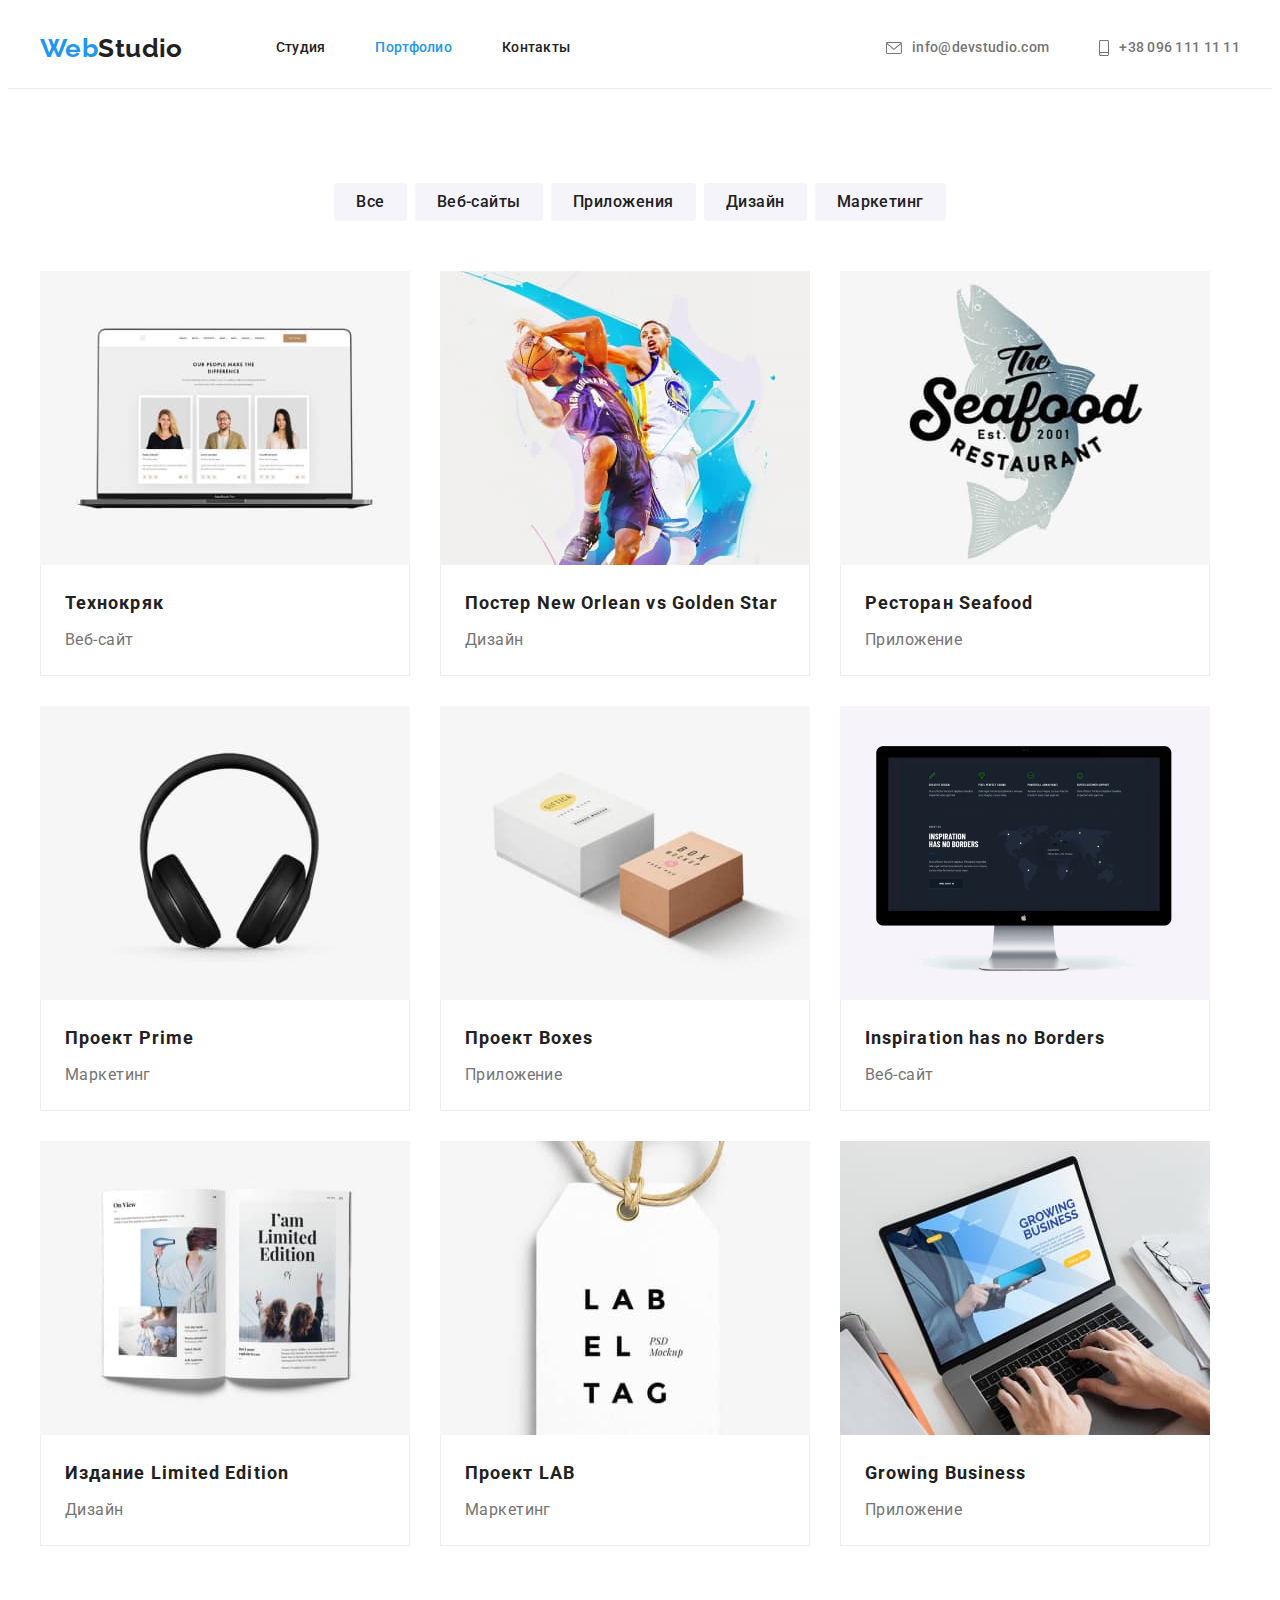
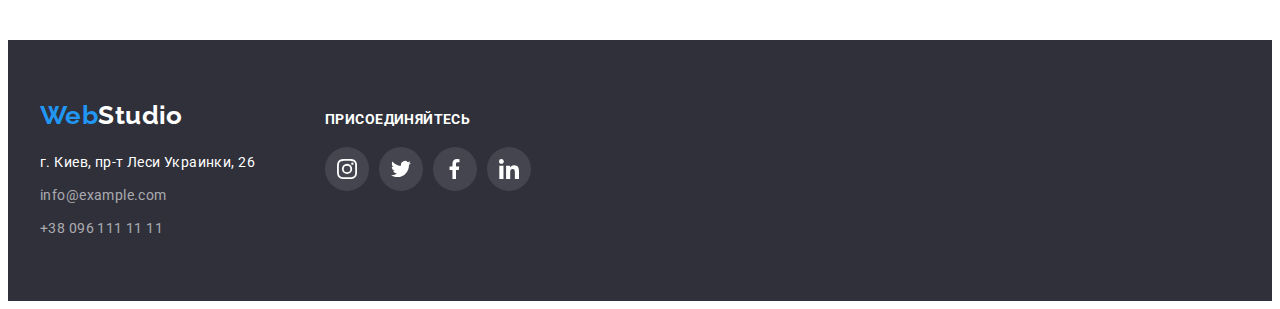
==== commit 38f1fbfb: "fix other" ====
--- a/portfolio.html
+++ b/portfolio.html
@@ -227,7 +227,7 @@
           </address>
         </div>
         <div class="footer-social">
-          <h3 class="footer-subtitle">Присоединяйтесь</h3>
+          <p class="footer-subtitle">Присоединяйтесь</p>
           <ul class="footer-social-list list">
             <li class="footer-social-item">
               <a class="footer-social-link link" aria-label="instagram" href="">
@@ -239,7 +239,7 @@
             </li>
             <li class="footer-social-item">
               <a class="footer-social-link link" aria-label="twitter" href="">
-                <svg class="footer-social-icon" width="20" height="16">
+                <svg class="footer-social-icon" width="20" height="20">
                   <use href="./images/icons.svg#icon-twitter"></use>
                 </svg>
                 <span class="visually-hidden">twitter</span>
@@ -247,7 +247,7 @@
             </li>
             <li class="footer-social-item">
               <a class="footer-social-link link" aria-label="facebook" href="">
-                <svg class="footer-social-icon" width="10" height="20">
+                <svg class="footer-social-icon" width="20" height="20">
                   <use href="./images/icons.svg#icon-facebook"></use>
                 </svg>
                 <span class="visually-hidden">facebook</span>
--- a/css/styles.css
+++ b/css/styles.css
@@ -361,6 +361,9 @@
   display: flex;
   justify-content: center;
 }
+.social-item + .social-item {
+  margin-left: 10px;
+}
 
 .social-link {
   display: flex;
@@ -546,7 +549,7 @@
   border-radius: 50%;
 }
 .footer-social-icon {
- fill: var(--secondary-icon-fill);
+  fill: var(--secondary-icon-fill);
 }
 .footer-social-link:hover,
 .footer-social-link:focus {
